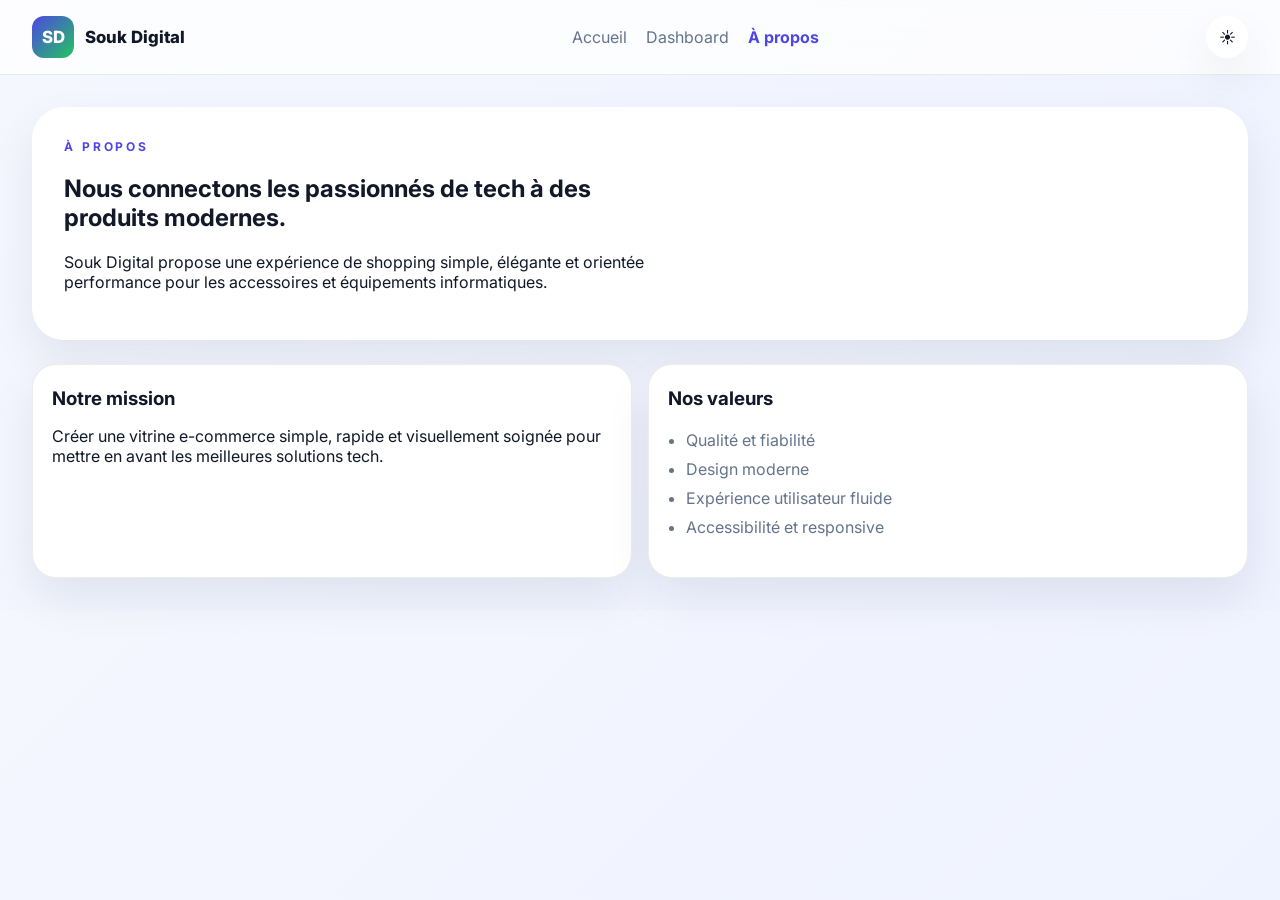
==== about.html @ 68787e4b "first" ====
<!DOCTYPE html>
<html lang="fr">
  <head>
    <meta charset="UTF-8" />
    <meta name="viewport" content="width=device-width, initial-scale=1.0" />
    <title>Souk Digital | À propos</title>
    <link rel="preconnect" href="https://fonts.googleapis.com" />
    <link rel="preconnect" href="https://fonts.gstatic.com" crossorigin />
    <link
      href="https://fonts.googleapis.com/css2?family=Inter:wght@400;500;600;700;800&display=swap"
      rel="stylesheet"
    />
    <link rel="stylesheet" href="css/style.css" />
  </head>
  <body>
    <header class="topbar">
      <a href="index.html" class="brand">
        <span class="brand-mark">SD</span>
        <span>Souk Digital</span>
      </a>
      <nav class="nav-links">
        <a href="index.html">Accueil</a>
        <a href="dashboard.html">Dashboard</a>
        <a href="about.html" class="active">À propos</a>
      </nav>
      <div class="topbar-actions">
        <button class="icon-btn" id="themeToggle" aria-label="Changer de thème">☀️</button>
      </div>
    </header>

    <main class="page-shell about-page">
      <section class="hero compact-hero">
        <div>
          <p class="eyebrow">À propos</p>
          <h1>Nous connectons les passionnés de tech à des produits modernes.</h1>
          <p>Souk Digital propose une expérience de shopping simple, élégante et orientée performance pour les accessoires et équipements informatiques.</p>
        </div>
      </section>

      <section class="about-grid">
        <article class="dashboard-card">
          <h3>Notre mission</h3>
          <p>Créer une vitrine e-commerce simple, rapide et visuellement soignée pour mettre en avant les meilleures solutions tech.</p>
        </article>
        <article class="dashboard-card">
          <h3>Nos valeurs</h3>
          <ul>
            <li>Qualité et fiabilité</li>
            <li>Design moderne</li>
            <li>Expérience utilisateur fluide</li>
            <li>Accessibilité et responsive</li>
          </ul>
        </article>
      </section>
    </main>

    <script src="js/app.js"></script>
  </body>
</html>
---- css/style.css ----
:root {
  --bg: #f5f7ff;
  --surface: #ffffff;
  --surface-2: #eef2ff;
  --text: #111827;
  --muted: #64748b;
  --primary: #4f46e5;
  --primary-dark: #3730a3;
  --accent: #22c55e;
  --border: rgba(15, 23, 42, 0.08);
  --shadow: 0 20px 45px rgba(15, 23, 42, 0.08);
}

body.dark {
  --bg: #07111f;
  --surface: #0f172a;
  --surface-2: #111c33;
  --text: #f8fafc;
  --muted: #94a3b8;
  --primary: #818cf8;
  --primary-dark: #6366f1;
  --accent: #34d399;
  --border: rgba(148, 163, 184, 0.18);
  --shadow: 0 20px 45px rgba(2, 6, 23, 0.35);
}

* {
  box-sizing: border-box;
}

body {
  margin: 0;
  font-family: 'Inter', sans-serif;
  background: linear-gradient(135deg, var(--bg), var(--surface-2));
  color: var(--text);
  transition: background 0.25s ease, color 0.25s ease;
}

a {
  color: inherit;
  text-decoration: none;
}

button,
input {
  font: inherit;
}

.topbar {
  position: sticky;
  top: 0;
  z-index: 30;
  display: flex;
  align-items: center;
  justify-content: space-between;
  padding: 1rem 2rem;
  background: rgba(255, 255, 255, 0.75);
  backdrop-filter: blur(16px);
  border-bottom: 1px solid var(--border);
}

body.dark .topbar {
  background: rgba(7, 17, 31, 0.8);
}

.brand {
  display: flex;
  align-items: center;
  gap: 0.7rem;
  font-weight: 800;
  font-size: 1.05rem;
}

.brand-mark {
  display: grid;
  place-items: center;
  width: 42px;
  height: 42px;
  border-radius: 12px;
  background: linear-gradient(135deg, var(--primary), var(--accent));
  color: white;
}

.nav-links {
  display: flex;
  gap: 1.2rem;
  color: var(--muted);
}

.nav-links a.active {
  color: var(--primary);
  font-weight: 700;
}

.topbar-actions {
  display: flex;
  gap: 0.75rem;
  align-items: center;
}

.icon-btn,
.btn {
  border: none;
  cursor: pointer;
  transition: transform 0.2s ease, background 0.2s ease;
}

.icon-btn:hover,
.btn:hover {
  transform: translateY(-2px);
}

.icon-btn {
  width: 42px;
  height: 42px;
  border-radius: 999px;
  background: var(--surface);
  color: var(--text);
  box-shadow: var(--shadow);
}

.btn {
  padding: 0.8rem 1rem;
  border-radius: 999px;
  font-weight: 600;
}

.btn-primary {
  background: linear-gradient(135deg, var(--primary), var(--primary-dark));
  color: white;
}

.btn-outline,
.btn-secondary {
  background: var(--surface);
  color: var(--text);
  box-shadow: var(--shadow);
}

.wide {
  width: 100%;
}

main {
  padding: 2rem;
  display: grid;
  gap: 2rem;
}

.hero {
  display: grid;
  grid-template-columns: 1.1fr 0.9fr;
  gap: 2rem;
  padding: 2rem;
  border-radius: 32px;
  background: var(--surface);
  box-shadow: var(--shadow);
}

.hero-copy h1 {
  font-size: clamp(2rem, 4vw, 3.3rem);
  margin: 0.2rem 0 0.8rem;
  line-height: 1.05;
}

.hero-copy p {
  color: var(--muted);
  line-height: 1.7;
}

.eyebrow {
  margin: 0;
  text-transform: uppercase;
  letter-spacing: 0.24em;
  font-size: 0.75rem;
  font-weight: 700;
  color: var(--primary);
}

.hero-actions {
  display: flex;
  gap: 0.8rem;
  margin: 1.2rem 0;
}

.hero-metrics {
  display: flex;
  gap: 1rem;
  flex-wrap: wrap;
}

.hero-metrics div {
  min-width: 120px;
  padding: 0.8rem 1rem;
  border-radius: 16px;
  background: var(--surface-2);
}

.hero-metrics strong,
.summary-cards strong {
  display: block;
  font-size: 1.1rem;
}

.hero-metrics span,
.summary-cards span {
  color: var(--muted);
  font-size: 0.9rem;
}

.hero-card img {
  width: 100%;
  height: 100%;
  object-fit: cover;
  border-radius: 26px;
  min-height: 320px;
}

.categories,
.product-grid,
.dashboard-layout {
  display: grid;
  gap: 1rem;
}

.categories {
  grid-template-columns: repeat(4, 1fr);
}

.categories article,
.dashboard-card,
.product-card,
.cart-items > div {
  background: var(--surface);
  border: 1px solid var(--border);
  box-shadow: var(--shadow);
  border-radius: 24px;
}

.categories article {
  padding: 1.2rem;
}

.section-block {
  display: grid;
  gap: 1rem;
}

.section-heading {
  display: flex;
  align-items: center;
  justify-content: space-between;
}

.section-heading.compact {
  margin-bottom: 0.7rem;
}

.section-heading h2,
.dashboard-card h3 {
  margin: 0.2rem 0 0;
}

.text-link {
  color: var(--primary);
  font-weight: 600;
}

.product-grid {
  grid-template-columns: repeat(3, minmax(0, 1fr));
}

.product-card {
  padding: 1rem;
  display: flex;
  flex-direction: column;
  gap: 0.9rem;
}

.product-card img {
  width: 100%;
  height: 190px;
  object-fit: cover;
  border-radius: 18px;
}

.product-top,
.cart-item-top {
  display: flex;
  justify-content: space-between;
  gap: 0.5rem;
}

.favorite-btn {
  width: 36px;
  height: 36px;
  border-radius: 999px;
  border: none;
  background: var(--surface-2);
  cursor: pointer;
}

.favorite-btn.active {
  background: #fecaca;
  color: #b91c1c;
}

.product-price {
  font-weight: 800;
  color: var(--primary);
}

.product-actions {
  display: flex;
  justify-content: space-between;
  align-items: center;
  gap: 0.5rem;
}

.dashboard-layout {
  grid-template-columns: 1.2fr 0.8fr;
}

.dashboard-card {
  padding: 1.2rem;
}

.summary-cards {
  display: grid;
  grid-template-columns: repeat(3, minmax(0, 1fr));
  gap: 0.75rem;
  margin-bottom: 1rem;
}

.summary-cards article {
  padding: 0.9rem;
  border-radius: 18px;
  background: var(--surface-2);
}

.favorites-list {
  display: grid;
  gap: 0.8rem;
}

.favorite-item {
  display: flex;
  justify-content: space-between;
  align-items: center;
  padding: 0.8rem 0.9rem;
  border-radius: 16px;
  background: var(--surface-2);
}

.accent-card {
  background: linear-gradient(135deg, var(--primary), var(--primary-dark));
  color: white;
}

.accent-card .eyebrow {
  color: #c7d2fe;
}

.cart-panel {
  position: fixed;
  top: 0;
  right: 0;
  width: min(380px, 100%);
  height: 100vh;
  background: var(--surface);
  box-shadow: var(--shadow);
  z-index: 60;
  transform: translateX(100%);
  transition: transform 0.25s ease;
  display: flex;
  flex-direction: column;
}

.cart-panel.open {
  transform: translateX(0);
}

.cart-header,
.cart-footer {
  padding: 1rem 1.2rem;
  display: flex;
  justify-content: space-between;
  align-items: center;
  border-bottom: 1px solid var(--border);
}

.cart-items {
  flex: 1;
  overflow: auto;
  padding: 1rem;
  display: grid;
  gap: 0.8rem;
}

.cart-item {
  padding: 0.75rem;
}

.cart-item img {
  width: 56px;
  height: 56px;
  object-fit: cover;
  border-radius: 12px;
}

.cart-item-info {
  display: flex;
  flex-direction: column;
  gap: 0.3rem;
}

.cart-item-top {
  align-items: center;
}

.overlay {
  position: fixed;
  inset: 0;
  background: rgba(2, 6, 23, 0.45);
  opacity: 0;
  pointer-events: none;
  transition: opacity 0.2s ease;
  z-index: 50;
}

.overlay.show {
  opacity: 1;
  pointer-events: auto;
}

.modal {
  position: fixed;
  inset: 0;
  display: grid;
  place-items: center;
  padding: 1rem;
  z-index: 70;
  opacity: 0;
  pointer-events: none;
  transition: opacity 0.2s ease;
}

.modal.open {
  opacity: 1;
  pointer-events: auto;
}

.modal-card {
  width: min(420px, 100%);
  padding: 1.3rem;
  background: var(--surface);
  border-radius: 24px;
  box-shadow: var(--shadow);
}

.modal-top,
.tabs,
.auth-form {
  display: grid;
  gap: 0.8rem;
}

.modal-top {
  grid-template-columns: 1fr auto;
  align-items: center;
}

.tabs {
  grid-template-columns: repeat(2, 1fr);
  margin: 1rem 0;
}

.tab {
  border: 1px solid var(--border);
  background: var(--surface-2);
  border-radius: 999px;
  padding: 0.65rem;
  cursor: pointer;
}

.tab.active {
  background: var(--primary);
  color: white;
}

.auth-form input {
  width: 100%;
  padding: 0.85rem 0.95rem;
  border-radius: 16px;
  border: 1px solid var(--border);
  background: var(--surface-2);
  color: var(--text);
}

.page-shell {
  display: grid;
  gap: 1.5rem;
}

.compact-hero {
  padding: 2rem;
}

.dashboard-grid,
.about-grid {
  display: grid;
  grid-template-columns: repeat(2, minmax(0, 1fr));
  gap: 1rem;
}

.about-page ul {
  padding-left: 1.1rem;
  color: var(--muted);
  line-height: 1.8;
}

@media (max-width: 920px) {
  .hero,
  .dashboard-layout,
  .dashboard-grid,
  .about-grid {
    grid-template-columns: 1fr;
  }

  .categories {
    grid-template-columns: repeat(2, 1fr);
  }

  .product-grid {
    grid-template-columns: repeat(2, minmax(0, 1fr));
  }
}

@media (max-width: 720px) {
  .topbar {
    flex-wrap: wrap;
    gap: 0.8rem;
  }

  .nav-links {
    width: 100%;
    justify-content: center;
  }

  .topbar-actions {
    width: 100%;
    justify-content: center;
  }

  main {
    padding: 1rem;
  }

  .hero,
  .dashboard-card,
  .product-card {
    padding: 1rem;
  }

  .categories,
  .product-grid,
  .summary-cards {
    grid-template-columns: 1fr;
  }

  .hero-actions {
    flex-direction: column;
  }
}
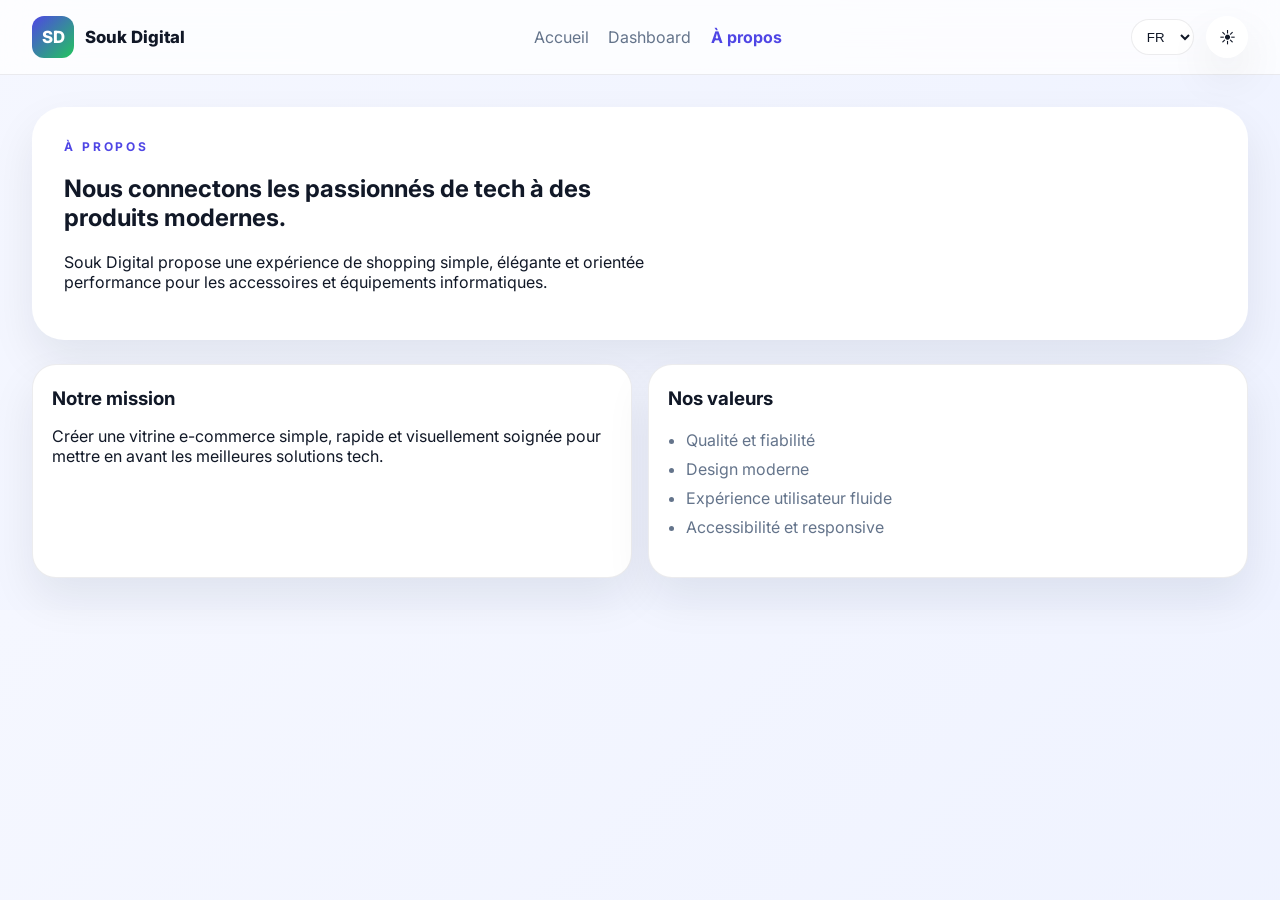
==== commit 1c03650d: "v2" ====
--- a/about.html
+++ b/about.html
@@ -16,39 +16,45 @@
     <header class="topbar">
       <a href="index.html" class="brand">
         <span class="brand-mark">SD</span>
-        <span>Souk Digital</span>
+        <span data-i18n="brand">Souk Digital</span>
       </a>
-      <nav class="nav-links">
-        <a href="index.html">Accueil</a>
-        <a href="dashboard.html">Dashboard</a>
-        <a href="about.html" class="active">À propos</a>
+      <button class="icon-btn menu-toggle" id="menuToggle" aria-label="Ouvrir le menu" aria-expanded="false">☰</button>
+      <nav class="nav-links" id="navLinks">
+        <a href="index.html" data-i18n="nav.home">Accueil</a>
+        <a href="dashboard.html" data-i18n="nav.dashboard">Dashboard</a>
+        <a href="about.html" class="active" data-i18n="nav.about">À propos</a>
       </nav>
       <div class="topbar-actions">
-        <button class="icon-btn" id="themeToggle" aria-label="Changer de thème">☀️</button>
+        <select class="lang-switcher" id="langSwitcher" aria-label="Language">
+          <option value="fr">FR</option>
+          <option value="en">EN</option>
+          <option value="ar">AR</option>
+        </select>
+        <button class="icon-btn" id="themeToggle" data-i18n-attr="aria-label:buttons.theme" aria-label="Changer de thème">☀️</button>
       </div>
     </header>
 
     <main class="page-shell about-page">
       <section class="hero compact-hero">
         <div>
-          <p class="eyebrow">À propos</p>
-          <h1>Nous connectons les passionnés de tech à des produits modernes.</h1>
-          <p>Souk Digital propose une expérience de shopping simple, élégante et orientée performance pour les accessoires et équipements informatiques.</p>
+          <p class="eyebrow" data-i18n="aboutPage.eyebrow">À propos</p>
+          <h1 data-i18n="aboutPage.title">Nous connectons les passionnés de tech à des produits modernes.</h1>
+          <p data-i18n="aboutPage.text">Souk Digital propose une expérience de shopping simple, élégante et orientée performance pour les accessoires et équipements informatiques.</p>
         </div>
       </section>
 
       <section class="about-grid">
         <article class="dashboard-card">
-          <h3>Notre mission</h3>
-          <p>Créer une vitrine e-commerce simple, rapide et visuellement soignée pour mettre en avant les meilleures solutions tech.</p>
+          <h3 data-i18n="aboutPage.missionTitle">Notre mission</h3>
+          <p data-i18n="aboutPage.missionText">Créer une vitrine e-commerce simple, rapide et visuellement soignée pour mettre en avant les meilleures solutions tech.</p>
         </article>
         <article class="dashboard-card">
-          <h3>Nos valeurs</h3>
+          <h3 data-i18n="aboutPage.valuesTitle">Nos valeurs</h3>
           <ul>
-            <li>Qualité et fiabilité</li>
-            <li>Design moderne</li>
-            <li>Expérience utilisateur fluide</li>
-            <li>Accessibilité et responsive</li>
+            <li data-i18n="aboutPage.values.0">Qualité et fiabilité</li>
+            <li data-i18n="aboutPage.values.1">Design moderne</li>
+            <li data-i18n="aboutPage.values.2">Expérience utilisateur fluide</li>
+            <li data-i18n="aboutPage.values.3">Accessibilité et responsive</li>
           </ul>
         </article>
       </section>
--- a/css/style.css
+++ b/css/style.css
@@ -63,6 +63,31 @@
   background: rgba(7, 17, 31, 0.8);
 }
 
+body.rtl {
+  direction: rtl;
+  text-align: right;
+}
+
+body.rtl .topbar-actions {
+  margin-left: 0;
+  margin-right: auto;
+}
+
+body.rtl .nav-links {
+  align-items: flex-end;
+}
+
+body.rtl .hero-actions,
+body.rtl .product-actions {
+  flex-direction: row-reverse;
+}
+
+body.rtl .favorite-item,
+body.rtl .cart-item-top,
+body.rtl .product-top {
+  direction: rtl;
+}
+
 .brand {
   display: flex;
   align-items: center;
@@ -87,6 +112,10 @@
   color: var(--muted);
 }
 
+.menu-toggle {
+  display: none;
+}
+
 .nav-links a.active {
   color: var(--primary);
   font-weight: 700;
@@ -96,6 +125,14 @@
   display: flex;
   gap: 0.75rem;
   align-items: center;
+}
+
+.lang-switcher {
+  border: 1px solid var(--border);
+  background: var(--surface);
+  color: var(--text);
+  border-radius: 999px;
+  padding: 0.55rem 0.7rem;
 }
 
 .icon-btn,
@@ -536,20 +573,66 @@
   }
 }
 
+body.rtl {
+  direction: rtl;
+  text-align: right;
+}
+
+body.rtl .topbar-actions {
+  margin-left: 0;
+  margin-right: auto;
+}
+
+body.rtl .nav-links {
+  align-items: flex-end;
+}
+
+body.rtl .hero-actions,
+body.rtl .product-actions {
+  flex-direction: row-reverse;
+}
+
+body.rtl .favorite-item,
+body.rtl .cart-item-top,
+body.rtl .product-top {
+  direction: rtl;
+}
+
 @media (max-width: 720px) {
   .topbar {
     flex-wrap: wrap;
     gap: 0.8rem;
+    align-items: center;
+  }
+
+  .menu-toggle {
+    display: inline-grid;
+    place-items: center;
   }
 
   .nav-links {
+    display: none;
     width: 100%;
-    justify-content: center;
+    flex-direction: column;
+    align-items: flex-start;
+    padding-top: 0.4rem;
+    gap: 0.7rem;
+  }
+
+  .nav-links.open {
+    display: flex;
   }
 
   .topbar-actions {
-    width: 100%;
-    justify-content: center;
+    margin-left: auto;
+    flex-wrap: wrap;
+    justify-content: flex-end;
+  }
+
+  body.rtl .topbar-actions {
+    margin-right: auto;
+    margin-left: 0;
+    justify-content: flex-start;
   }
 
   main {
